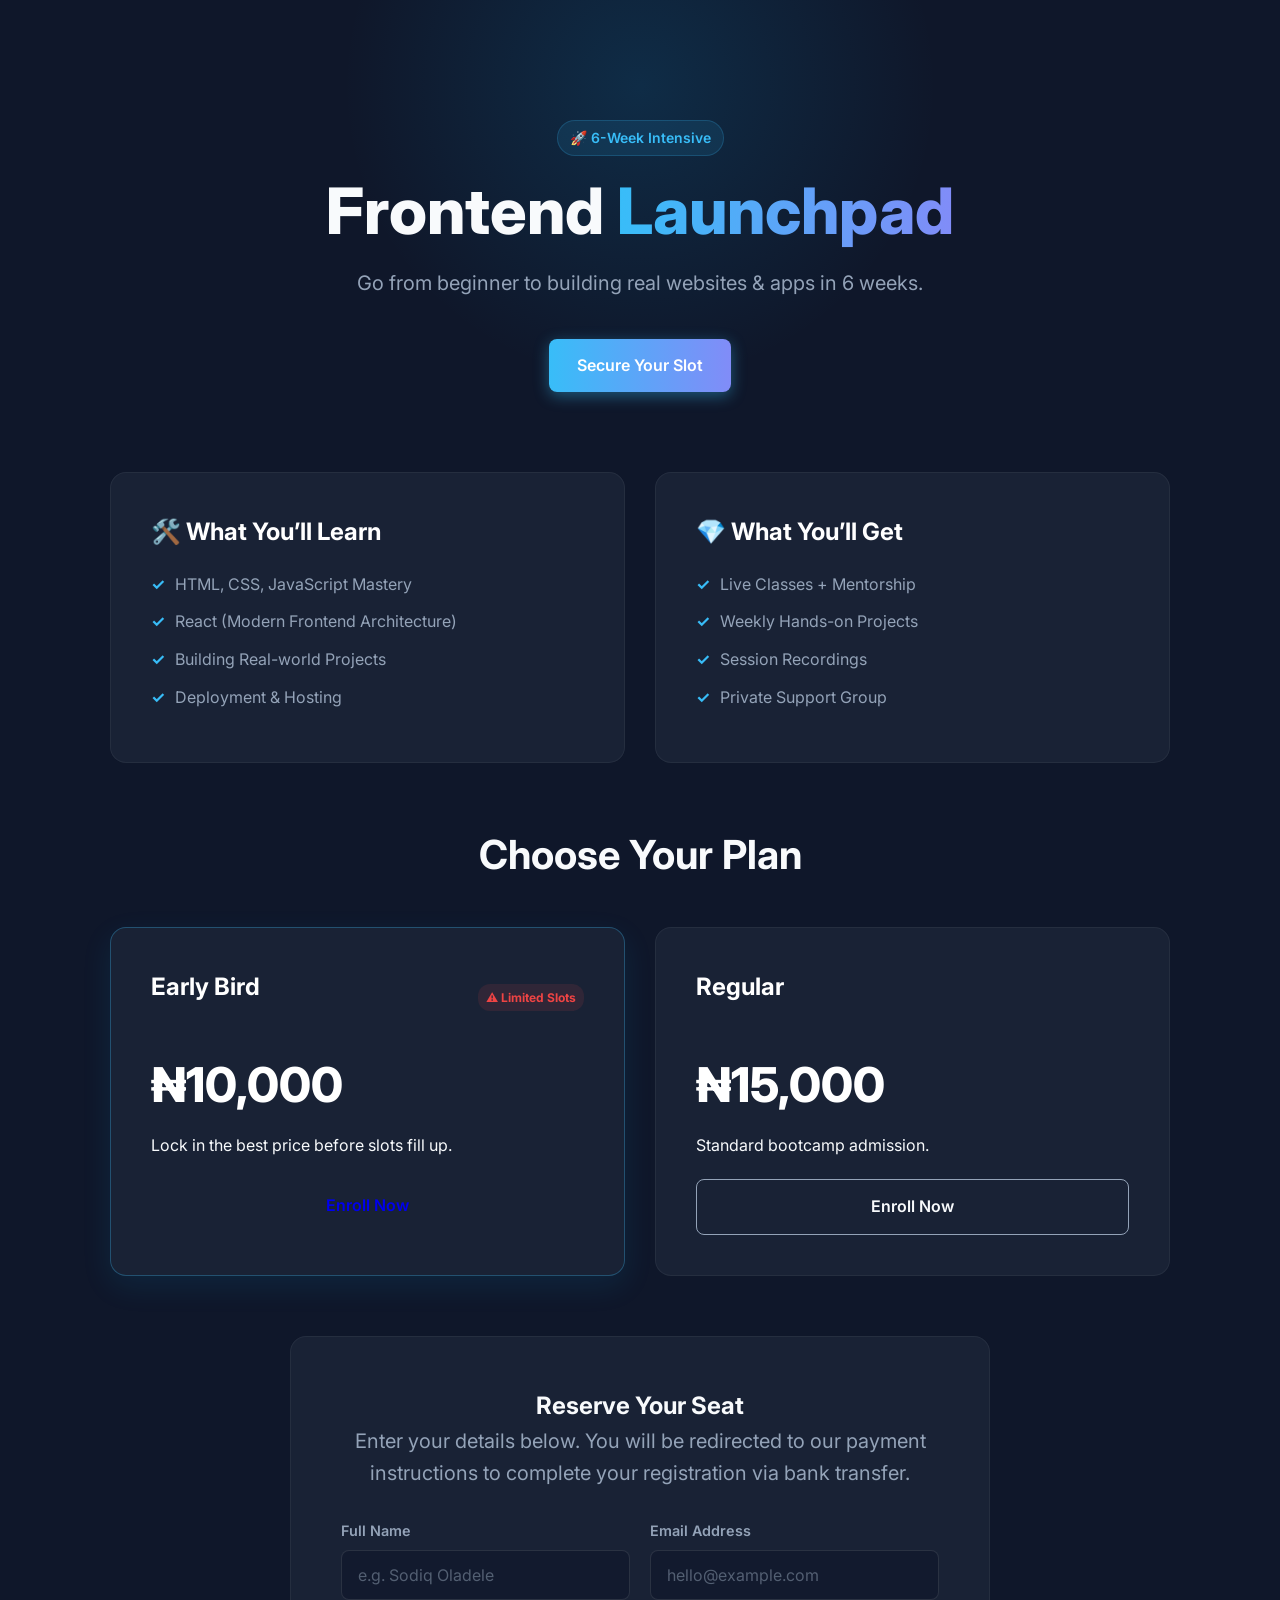
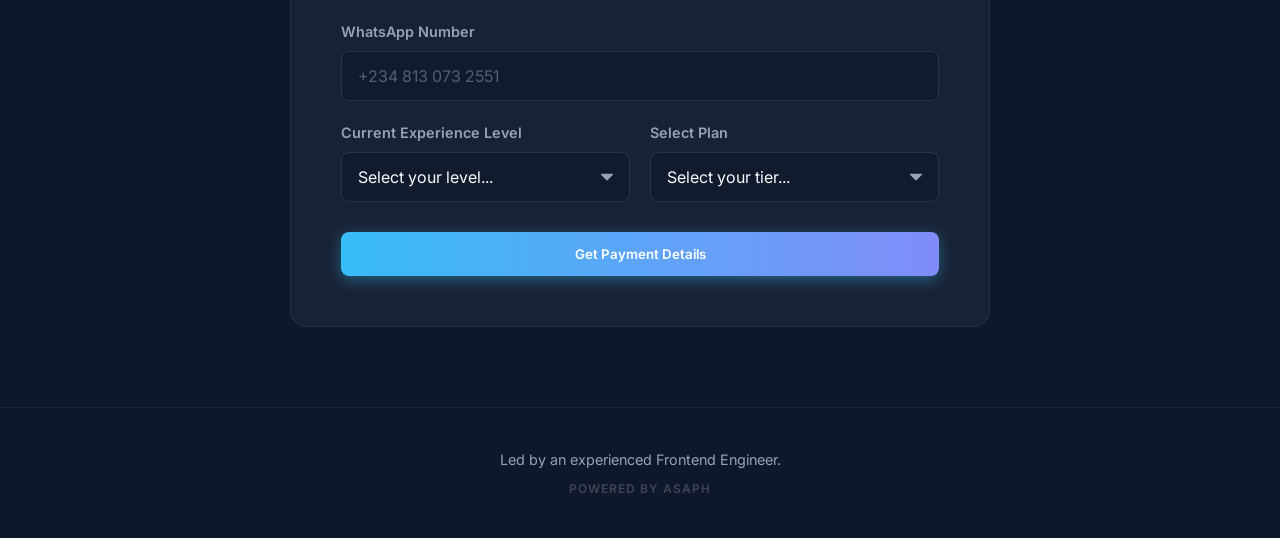
==== index.html @ 01c4a142 "add payment to the page" ====
<!doctype html>
<html lang="en">
  <head>
    <meta charset="UTF-8" />
    <meta name="viewport" content="width=device-width, initial-scale=1.0" />
    <title>Frontend Launchpad | 6-Week Bootcamp</title>
    <link
      href="https://fonts.googleapis.com/css2?family=Inter:wght@300;400;600;800&display=swap"
      rel="stylesheet"
    />
    <link rel="stylesheet" href="style.css" />
  </head>
  <body>
    <div class="background-glow"></div>

    <header class="hero">
      <div class="container">
        <div class="badge">🚀 6-Week Intensive</div>
        <h1>Frontend <span class="gradient-text">Launchpad</span></h1>
        <p class="hook">
          Go from beginner to building real websites & apps in 6 weeks.
        </p>
        <a href="#enroll" class="btn primary-btn">Secure Your Slot</a>
      </div>
    </header>

    <section class="details container fade-in">
      <div class="grid-2">
        <div class="glass-card">
          <h3>🛠️ What You’ll Learn</h3>
          <ul>
            <li>HTML, CSS, JavaScript Mastery</li>
            <li>React (Modern Frontend Architecture)</li>
            <li>Building Real-world Projects</li>
            <li>Deployment & Hosting</li>
          </ul>
        </div>
        <div class="glass-card">
          <h3>💎 What You’ll Get</h3>
          <ul>
            <li>Live Classes + Mentorship</li>
            <li>Weekly Hands-on Projects</li>
            <li>Session Recordings</li>
            <li>Private Support Group</li>
          </ul>
        </div>
      </div>
    </section>

    <section id="pricing" class="pricing container fade-in">
      <h2 class="text-center">Choose Your Plan</h2>
      <div class="grid-2">
        <div class="glass-card price-card featured">
          <div class="card-header">
            <h3>Early Bird</h3>
            <span class="urgency-badge">⚠️ Limited Slots</span>
          </div>
          <div class="price">₦10,000</div>
          <p>Lock in the best price before slots fill up.</p>
          <a href="#enroll" class="btn full-width">Enroll Now</a>
        </div>
        <div class="glass-card price-card">
          <div class="card-header">
            <h3>Regular</h3>
          </div>
          <div class="price">₦15,000</div>
          <p>Standard bootcamp admission.</p>
          <a href="#enroll" class="btn full-width outline-btn">Enroll Now</a>
        </div>
      </div>
    </section>

    <section id="enroll" class="enrollment container fade-in">
      <div class="glass-card form-wrapper">
        <h2 class="text-center">Reserve Your Seat</h2>
        <p class="text-center hook" style="margin-bottom: 30px">
          Enter your details below. You will be redirected to our payment
          instructions to complete your registration via bank transfer.
        </p>

        <form
          action="https://formspree.io/f/xwvnbydy"
          method="POST"
          class="enroll-form"
        >
          <input
            type="hidden"
            name="_next"
            value="https://landing-page/success.html"
          />

          <div class="form-row">
            <div class="form-group">
              <label for="name">Full Name</label>
              <input
                type="text"
                id="name"
                name="name"
                required
                placeholder="e.g. Sodiq Oladele"
              />
            </div>
            <div class="form-group">
              <label for="email">Email Address</label>
              <input
                type="email"
                id="email"
                name="email"
                required
                placeholder="hello@example.com"
              />
            </div>
          </div>

          <div class="form-group">
            <label for="whatsapp">WhatsApp Number</label>
            <input
              type="tel"
              id="whatsapp"
              name="whatsapp"
              required
              placeholder="+234 813 073 2551"
            />
          </div>

          <div class="form-row">
            <div class="form-group">
              <label for="experience">Current Experience Level</label>
              <select id="experience" name="experience" required>
                <option value="" disabled selected>Select your level...</option>
                <option value="Total Beginner">
                  Total Beginner (No coding experience)
                </option>
                <option value="Basic HTML/CSS">Know some HTML/CSS</option>
                <option value="JavaScript Basics">Know basic JavaScript</option>
              </select>
            </div>

            <div class="form-group">
              <label for="plan">Select Plan</label>
              <select id="plan" name="plan" required>
                <option value="" disabled selected>Select your tier...</option>
                <option value="Early Bird">Early Bird (₦10,000)</option>
                <option value="Regular">Regular (₦15,000)</option>
              </select>
            </div>
          </div>

          <button
            type="submit"
            class="btn primary-btn full-width"
            style="margin-top: 10px"
          >
            Get Payment Details
          </button>
        </form>
      </div>
    </section>

    <footer class="text-center fade-in">
      <p>Led by an experienced Frontend Engineer.</p>
      <p class="brand-note">Powered by Asaph</p>
    </footer>

    <script src="script.js"></script>
  </body>
</html>
---- style.css ----
:root {
  --bg-color: #0f172a;
  --surface-color: rgba(30, 41, 59, 0.7);
  --text-primary: #f8fafc;
  --text-secondary: #94a3b8;
  --accent-glow: #0ea5e9;
  --gradient-start: #38bdf8;
  --gradient-end: #818cf8;
}

* {
  margin: 0;
  padding: 0;
  box-sizing: border-box;
  font-family: "Inter", sans-serif;
}

body {
  background-color: var(--bg-color);
  color: var(--text-primary);
  line-height: 1.6;
  overflow-x: hidden;
  position: relative;
}

/* Subtle background glowing orb */
.background-glow {
  position: absolute;
  top: -10%;
  left: 50%;
  transform: translateX(-50%);
  width: 600px;
  height: 600px;
  background: radial-gradient(
    circle,
    rgba(14, 165, 233, 0.15) 0%,
    rgba(15, 23, 42, 0) 70%
  );
  z-index: -1;
}

.container {
  max-width: 1100px;
  margin: 0 auto;
  padding: 0 20px;
}

.text-center {
  text-align: center;
}

/* Hero Section */
.hero {
  text-align: center;
  padding: 120px 20px 80px;
}

.badge {
  display: inline-block;
  padding: 6px 12px;
  background: rgba(56, 189, 248, 0.1);
  color: var(--gradient-start);
  border-radius: 20px;
  font-size: 0.875rem;
  font-weight: 600;
  margin-bottom: 20px;
  border: 1px solid rgba(56, 189, 248, 0.2);
}

h1 {
  font-size: 4rem;
  font-weight: 800;
  margin-bottom: 20px;
  line-height: 1.1;
}

.gradient-text {
  background: linear-gradient(
    to right,
    var(--gradient-start),
    var(--gradient-end)
  );
  -webkit-background-clip: text;
  -webkit-text-fill-color: transparent;
}

.hook {
  font-size: 1.25rem;
  color: var(--text-secondary);
  max-width: 600px;
  margin: 0 auto 40px;
}

/* Buttons */
.btn {
  display: inline-block;
  padding: 14px 28px;
  border-radius: 8px;
  font-weight: 600;
  text-decoration: none;
  transition: all 0.3s ease;
  cursor: pointer;
  border: none;
}

.primary-btn {
  background: linear-gradient(
    to right,
    var(--gradient-start),
    var(--gradient-end)
  );
  color: #fff;
  box-shadow: 0 4px 15px rgba(56, 189, 248, 0.4);
}

.primary-btn:hover {
  transform: translateY(-2px);
  box-shadow: 0 6px 20px rgba(56, 189, 248, 0.6);
}

.outline-btn {
  background: transparent;
  border: 1px solid var(--text-secondary);
  color: var(--text-primary);
}

.outline-btn:hover {
  border-color: var(--gradient-start);
  color: var(--gradient-start);
}

.full-width {
  width: 100%;
  text-align: center;
  margin-top: 20px;
}

/* Grids & Cards */
.grid-2 {
  display: grid;
  grid-template-columns: repeat(auto-fit, minmax(300px, 1fr));
  gap: 30px;
  margin-bottom: 60px;
}

.glass-card {
  background: var(--surface-color);
  backdrop-filter: blur(12px);
  -webkit-backdrop-filter: blur(12px);
  border: 1px solid rgba(255, 255, 255, 0.05);
  border-radius: 16px;
  padding: 40px;
  transition: transform 0.3s ease;
}

.glass-card:hover {
  transform: translateY(-5px);
  border-color: rgba(255, 255, 255, 0.1);
}

.glass-card h3 {
  font-size: 1.5rem;
  margin-bottom: 20px;
  color: #fff;
}

.glass-card ul {
  list-style: none;
}

.glass-card ul li {
  margin-bottom: 12px;
  color: var(--text-secondary);
  display: flex;
  align-items: center;
}

.glass-card ul li::before {
  content: "✓";
  color: var(--gradient-start);
  font-weight: bold;
  margin-right: 10px;
}

/* Pricing Specifics */
.pricing h2 {
  font-size: 2.5rem;
  margin-bottom: 40px;
}

.price-card {
  display: flex;
  flex-direction: column;
}

.price-card.featured {
  border: 1px solid rgba(56, 189, 248, 0.3);
  box-shadow: 0 10px 30px rgba(14, 165, 233, 0.1);
}

.card-header {
  display: flex;
  justify-content: space-between;
  align-items: center;
  margin-bottom: 20px;
}

.urgency-badge {
  background: rgba(239, 68, 68, 0.1);
  color: #ef4444;
  font-size: 0.75rem;
  padding: 4px 8px;
  border-radius: 12px;
  font-weight: bold;
}

.price {
  font-size: 3rem;
  font-weight: 800;
  margin-bottom: 10px;
  color: #fff;
}

footer {
  padding: 40px 20px;
  color: var(--text-secondary);
  font-size: 0.9rem;
  border-top: 1px solid rgba(255, 255, 255, 0.05);
}

.brand-note {
  margin-top: 8px;
  font-weight: 600;
  letter-spacing: 1px;
  text-transform: uppercase;
  font-size: 0.75rem;
  color: rgba(255, 255, 255, 0.2);
}

/* Responsive tweaks */
@media (max-width: 768px) {
  h1 {
    font-size: 2.5rem;
  }
  .hero {
    padding: 80px 20px 40px;
  }
}

/* Intersection Observer utility class */
.fade-in {
  opacity: 0;
  transform: translateY(20px);
  transition:
    opacity 0.6s ease-out,
    transform 0.6s ease-out;
}
.fade-in.visible {
  opacity: 1;
  transform: translateY(0);
}

/* Enrollment Form Section */
.enrollment {
  margin-bottom: 80px;
}

.form-wrapper {
  max-width: 700px;
  margin: 0 auto;
  padding: 50px;
}

.enroll-form {
  display: flex;
  flex-direction: column;
  gap: 20px;
}

.form-row {
  display: grid;
  grid-template-columns: 1fr 1fr;
  gap: 20px;
}

.form-group {
  display: flex;
  flex-direction: column;
  gap: 8px;
  text-align: left;
}

.form-group label {
  font-size: 0.9rem;
  color: var(--text-secondary);
  font-weight: 600;
}

.form-group input,
.form-group select {
  width: 100%;
  padding: 14px 16px;
  background: rgba(15, 23, 42, 0.6);
  border: 1px solid rgba(255, 255, 255, 0.1);
  border-radius: 8px;
  color: var(--text-primary);
  font-size: 1rem;
  font-family: "Inter", sans-serif;
  transition: all 0.3s ease;
  outline: none;
}

/* Custom styling for the select dropdown */
.form-group select {
  appearance: none;
  background-image: url("data:image/svg+xml;charset=US-ASCII,%3Csvg%20xmlns%3D%22http%3A%2F%2Fwww.w3.org%2F2000%2Fsvg%22%20width%3D%22292.4%22%20height%3D%22292.4%22%3E%3Cpath%20fill%3D%22%2394a3b8%22%20d%3D%22M287%2069.4a17.6%2017.6%200%200%200-13-5.4H18.4c-5%200-9.3%201.8-12.9%205.4A17.6%2017.6%200%200%200%200%2082.2c0%205%201.8%209.3%205.4%2012.9l128%20127.9c3.6%203.6%207.8%205.4%2012.8%205.4s9.2-1.8%2012.8-5.4L287%2095c3.5-3.5%205.4-7.8%205.4-12.8%200-5-1.9-9.2-5.5-12.8z%22%2F%3E%3C%2Fsvg%3E");
  background-repeat: no-repeat;
  background-position: right 16px top 50%;
  background-size: 12px auto;
}

.form-group select option {
  background: var(--bg-color);
  color: var(--text-primary);
}

.form-group input:focus,
.form-group select:focus {
  border-color: var(--gradient-start);
  box-shadow: 0 0 0 3px rgba(56, 189, 248, 0.2);
  background: rgba(15, 23, 42, 0.8);
}

.form-group input::placeholder {
  color: rgba(148, 163, 184, 0.5);
}

@media (max-width: 600px) {
  .form-row {
    grid-template-columns: 1fr;
  }
  .form-wrapper {
    padding: 30px 20px;
  }
}
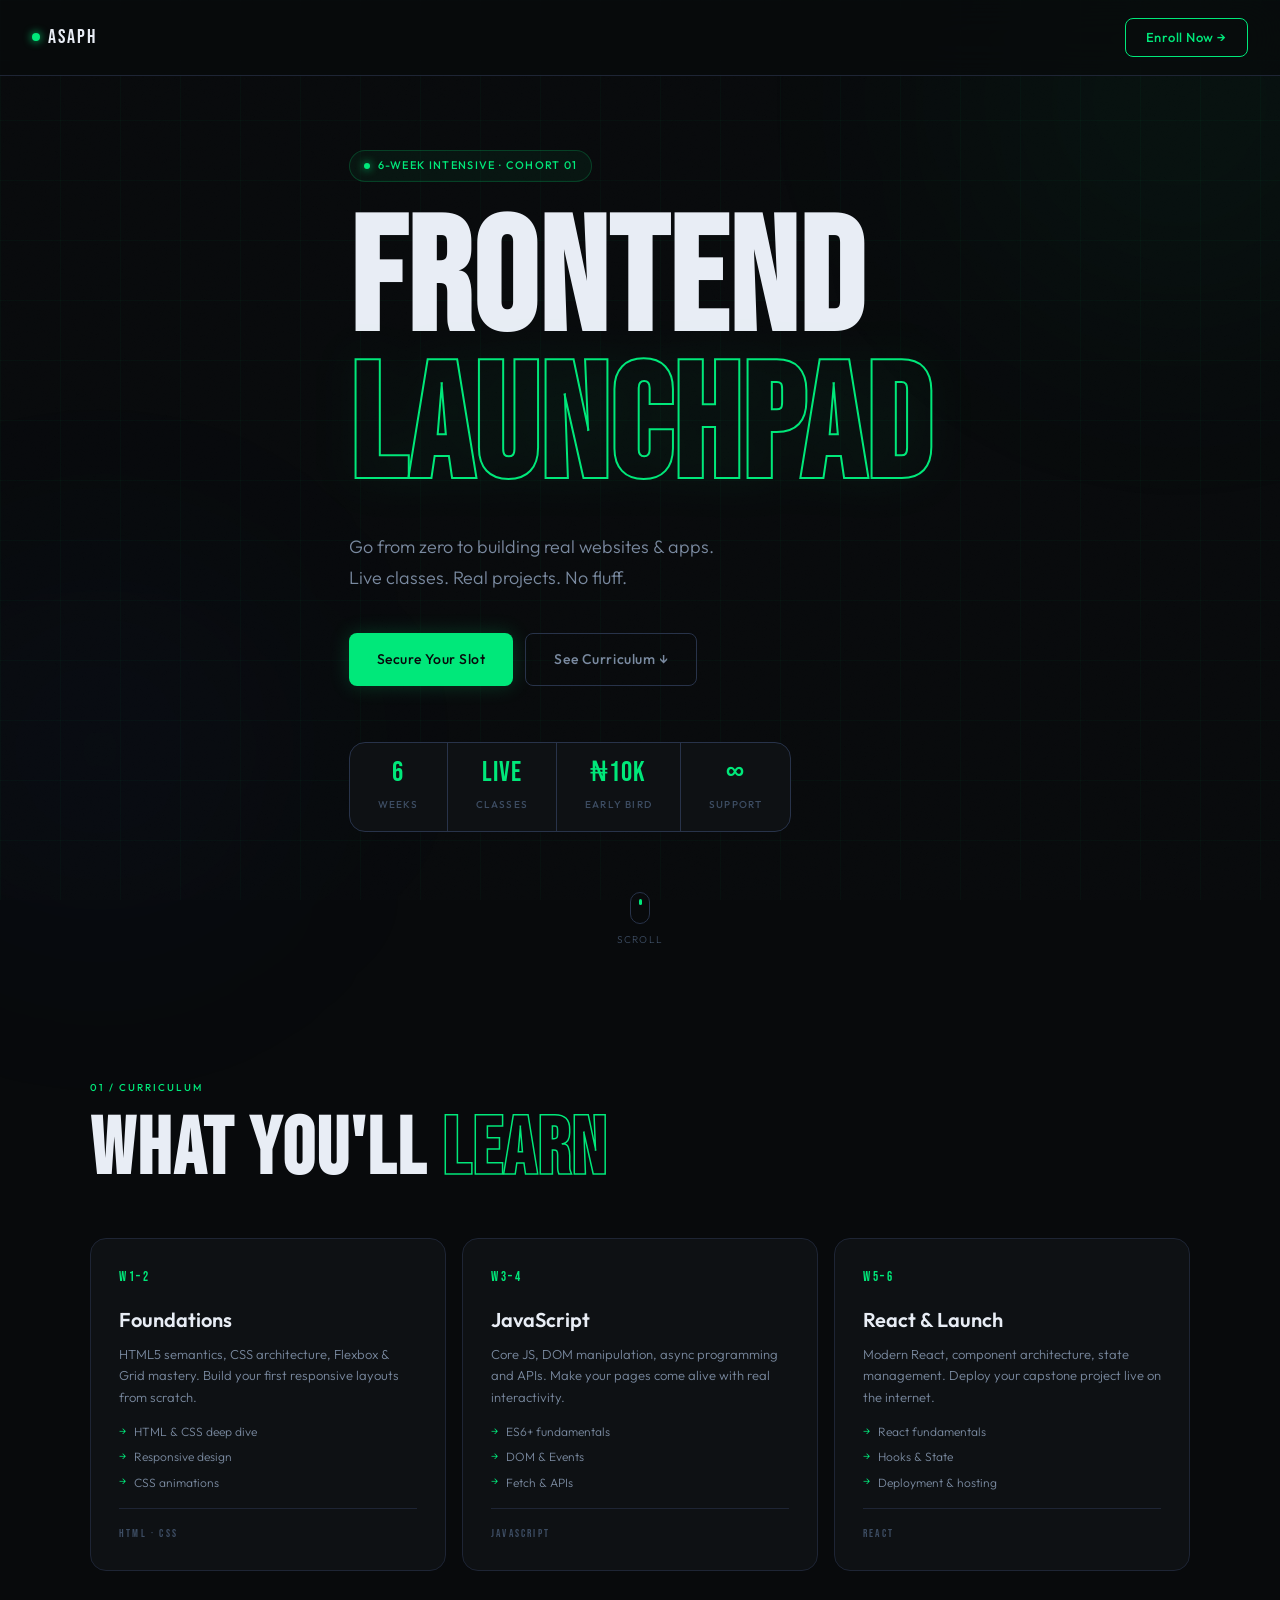
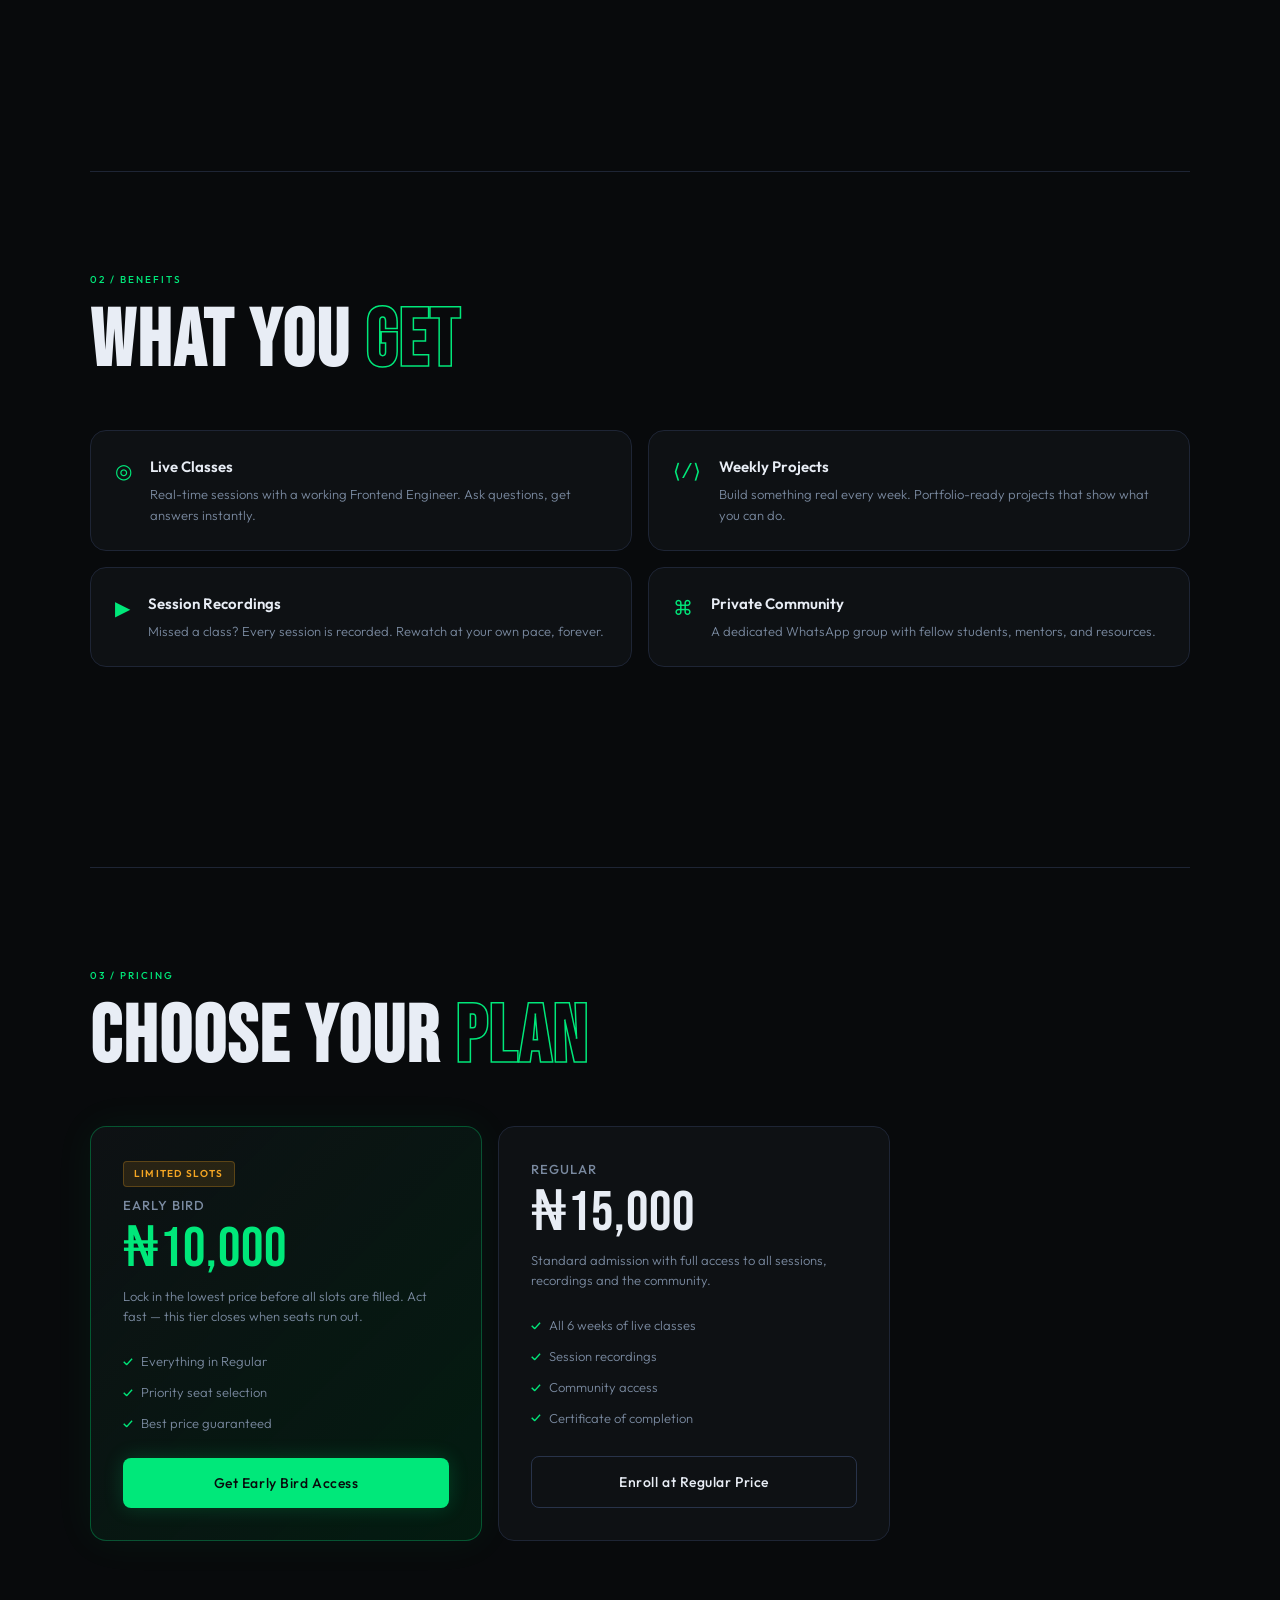
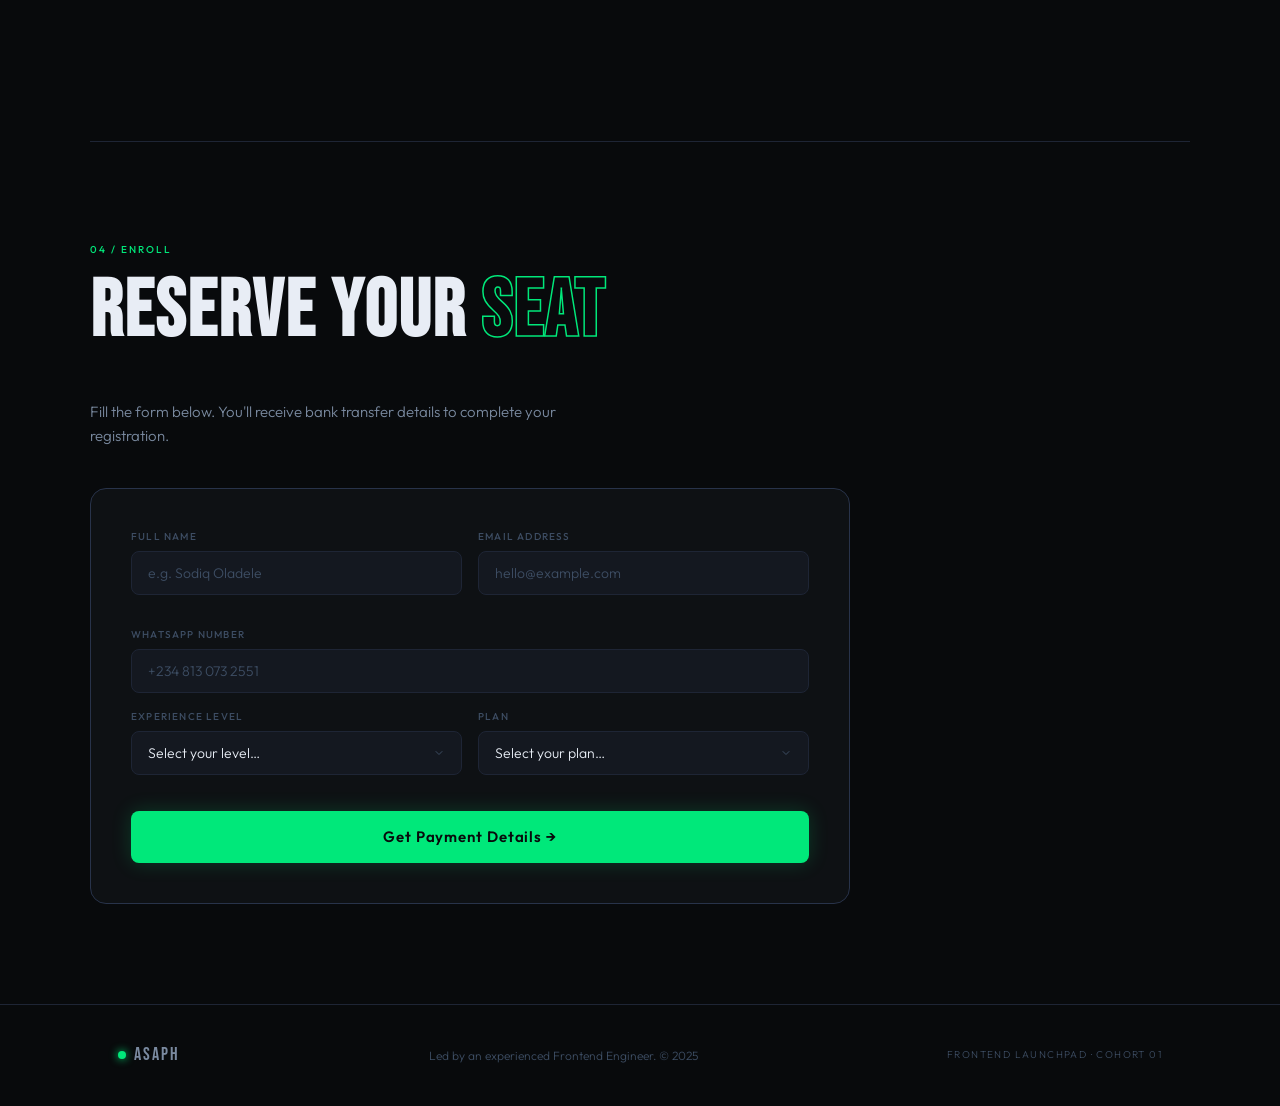
==== commit dc9889c0: "revamp project UI" ====
--- a/index.html
+++ b/index.html
@@ -1,167 +1,289 @@
 <!doctype html>
 <html lang="en">
-  <head>
-    <meta charset="UTF-8" />
-    <meta name="viewport" content="width=device-width, initial-scale=1.0" />
-    <title>Frontend Launchpad | 6-Week Bootcamp</title>
-    <link
-      href="https://fonts.googleapis.com/css2?family=Inter:wght@300;400;600;800&display=swap"
-      rel="stylesheet"
-    />
-    <link rel="stylesheet" href="style.css" />
-  </head>
-  <body>
-    <div class="background-glow"></div>
-
-    <header class="hero">
-      <div class="container">
-        <div class="badge">🚀 6-Week Intensive</div>
-        <h1>Frontend <span class="gradient-text">Launchpad</span></h1>
-        <p class="hook">
-          Go from beginner to building real websites & apps in 6 weeks.
-        </p>
-        <a href="#enroll" class="btn primary-btn">Secure Your Slot</a>
-      </div>
-    </header>
-
-    <section class="details container fade-in">
-      <div class="grid-2">
-        <div class="glass-card">
-          <h3>🛠️ What You’ll Learn</h3>
-          <ul>
-            <li>HTML, CSS, JavaScript Mastery</li>
-            <li>React (Modern Frontend Architecture)</li>
-            <li>Building Real-world Projects</li>
-            <li>Deployment & Hosting</li>
+<head>
+  <meta charset="UTF-8"/>
+  <meta name="viewport" content="width=device-width, initial-scale=1.0"/>
+  <title>Frontend Launchpad | 6-Week Bootcamp by Asaph</title>
+  <link rel="preconnect" href="https://fonts.googleapis.com"/>
+  <link href="https://fonts.googleapis.com/css2?family=Bebas+Neue&family=Outfit:wght@300;400;500;600&display=swap" rel="stylesheet"/>
+  <link rel="stylesheet" href="style.css"/>
+</head>
+<body>
+
+  <!-- NOISE OVERLAY -->
+  <div class="noise" aria-hidden="true"></div>
+
+  <!-- GRID LINES -->
+  <div class="grid-bg" aria-hidden="true"></div>
+
+  <!-- GLOW ORBS -->
+  <div class="orb orb-1" aria-hidden="true"></div>
+  <div class="orb orb-2" aria-hidden="true"></div>
+
+  <!-- ═══════════════════ HERO ═══════════════════ -->
+  <header class="hero">
+    <nav class="nav">
+      <div class="nav-brand">
+        <span class="nav-dot"></span>Asaph
+      </div>
+      <a href="#enroll" class="nav-cta">Enroll Now →</a>
+    </nav>
+
+    <div class="hero-inner container">
+      <div class="hero-tag">
+        <span class="tag-dot"></span>
+        6-Week Intensive · Cohort 01
+      </div>
+
+      <h1 class="hero-title">
+        Frontend<br/>
+        <em>Launchpad</em>
+      </h1>
+
+      <p class="hero-sub">
+        Go from zero to building real websites &amp; apps.<br/>
+        Live classes. Real projects. No fluff.
+      </p>
+
+      <div class="hero-actions">
+        <a href="#enroll" class="btn btn-primary">Secure Your Slot</a>
+        <a href="#curriculum" class="btn btn-ghost">See Curriculum ↓</a>
+      </div>
+
+      <div class="hero-stats">
+        <div class="hstat">
+          <span class="hstat-num">6</span>
+          <span class="hstat-label">Weeks</span>
+        </div>
+        <div class="hstat-sep"></div>
+        <div class="hstat">
+          <span class="hstat-num">Live</span>
+          <span class="hstat-label">Classes</span>
+        </div>
+        <div class="hstat-sep"></div>
+        <div class="hstat">
+          <span class="hstat-num">₦10k</span>
+          <span class="hstat-label">Early Bird</span>
+        </div>
+        <div class="hstat-sep"></div>
+        <div class="hstat">
+          <span class="hstat-num">∞</span>
+          <span class="hstat-label">Support</span>
+        </div>
+      </div>
+    </div>
+
+    <!-- scroll indicator -->
+    <div class="scroll-hint">
+      <div class="scroll-mouse"><div class="scroll-wheel"></div></div>
+      <span>Scroll</span>
+    </div>
+  </header>
+
+  <!-- ═══════════════════ CURRICULUM ═══════════════════ -->
+  <section id="curriculum" class="section container fade-section">
+    <div class="section-label">01 / Curriculum</div>
+    <h2 class="section-title">What You'll <em>Learn</em></h2>
+
+    <div class="curriculum-grid">
+      <div class="week-card fade-item" style="--d:0.05s">
+        <div class="week-num">W1–2</div>
+        <div class="week-body">
+          <h3>Foundations</h3>
+          <p>HTML5 semantics, CSS architecture, Flexbox &amp; Grid mastery. Build your first responsive layouts from scratch.</p>
+          <ul class="week-list">
+            <li>HTML &amp; CSS deep dive</li>
+            <li>Responsive design</li>
+            <li>CSS animations</li>
           </ul>
         </div>
-        <div class="glass-card">
-          <h3>💎 What You’ll Get</h3>
-          <ul>
-            <li>Live Classes + Mentorship</li>
-            <li>Weekly Hands-on Projects</li>
-            <li>Session Recordings</li>
-            <li>Private Support Group</li>
+        <div class="week-accent">HTML · CSS</div>
+      </div>
+
+      <div class="week-card fade-item" style="--d:0.15s">
+        <div class="week-num">W3–4</div>
+        <div class="week-body">
+          <h3>JavaScript</h3>
+          <p>Core JS, DOM manipulation, async programming and APIs. Make your pages come alive with real interactivity.</p>
+          <ul class="week-list">
+            <li>ES6+ fundamentals</li>
+            <li>DOM &amp; Events</li>
+            <li>Fetch &amp; APIs</li>
           </ul>
         </div>
-      </div>
-    </section>
-
-    <section id="pricing" class="pricing container fade-in">
-      <h2 class="text-center">Choose Your Plan</h2>
-      <div class="grid-2">
-        <div class="glass-card price-card featured">
-          <div class="card-header">
-            <h3>Early Bird</h3>
-            <span class="urgency-badge">⚠️ Limited Slots</span>
-          </div>
-          <div class="price">₦10,000</div>
-          <p>Lock in the best price before slots fill up.</p>
-          <a href="#enroll" class="btn full-width">Enroll Now</a>
-        </div>
-        <div class="glass-card price-card">
-          <div class="card-header">
-            <h3>Regular</h3>
-          </div>
-          <div class="price">₦15,000</div>
-          <p>Standard bootcamp admission.</p>
-          <a href="#enroll" class="btn full-width outline-btn">Enroll Now</a>
-        </div>
-      </div>
-    </section>
-
-    <section id="enroll" class="enrollment container fade-in">
-      <div class="glass-card form-wrapper">
-        <h2 class="text-center">Reserve Your Seat</h2>
-        <p class="text-center hook" style="margin-bottom: 30px">
-          Enter your details below. You will be redirected to our payment
-          instructions to complete your registration via bank transfer.
-        </p>
-
-        <form
-          action="https://formspree.io/f/xwvnbydy"
-          method="POST"
-          class="enroll-form"
-        >
-          <input
-            type="hidden"
-            name="_next"
-            value="https://landing-page/success.html"
-          />
-
-          <div class="form-row">
-            <div class="form-group">
-              <label for="name">Full Name</label>
-              <input
-                type="text"
-                id="name"
-                name="name"
-                required
-                placeholder="e.g. Sodiq Oladele"
-              />
-            </div>
-            <div class="form-group">
-              <label for="email">Email Address</label>
-              <input
-                type="email"
-                id="email"
-                name="email"
-                required
-                placeholder="hello@example.com"
-              />
-            </div>
-          </div>
-
-          <div class="form-group">
-            <label for="whatsapp">WhatsApp Number</label>
-            <input
-              type="tel"
-              id="whatsapp"
-              name="whatsapp"
-              required
-              placeholder="+234 813 073 2551"
-            />
-          </div>
-
-          <div class="form-row">
-            <div class="form-group">
-              <label for="experience">Current Experience Level</label>
-              <select id="experience" name="experience" required>
-                <option value="" disabled selected>Select your level...</option>
-                <option value="Total Beginner">
-                  Total Beginner (No coding experience)
-                </option>
-                <option value="Basic HTML/CSS">Know some HTML/CSS</option>
-                <option value="JavaScript Basics">Know basic JavaScript</option>
-              </select>
-            </div>
-
-            <div class="form-group">
-              <label for="plan">Select Plan</label>
-              <select id="plan" name="plan" required>
-                <option value="" disabled selected>Select your tier...</option>
-                <option value="Early Bird">Early Bird (₦10,000)</option>
-                <option value="Regular">Regular (₦15,000)</option>
-              </select>
-            </div>
-          </div>
-
-          <button
-            type="submit"
-            class="btn primary-btn full-width"
-            style="margin-top: 10px"
-          >
-            Get Payment Details
-          </button>
-        </form>
-      </div>
-    </section>
-
-    <footer class="text-center fade-in">
-      <p>Led by an experienced Frontend Engineer.</p>
-      <p class="brand-note">Powered by Asaph</p>
-    </footer>
-
-    <script src="script.js"></script>
-  </body>
-</html>
+        <div class="week-accent">JavaScript</div>
+      </div>
+
+      <div class="week-card fade-item" style="--d:0.25s">
+        <div class="week-num">W5–6</div>
+        <div class="week-body">
+          <h3>React &amp; Launch</h3>
+          <p>Modern React, component architecture, state management. Deploy your capstone project live on the internet.</p>
+          <ul class="week-list">
+            <li>React fundamentals</li>
+            <li>Hooks &amp; State</li>
+            <li>Deployment &amp; hosting</li>
+          </ul>
+        </div>
+        <div class="week-accent">React</div>
+      </div>
+    </div>
+  </section>
+
+  <!-- ═══════════════════ WHAT YOU GET ═══════════════════ -->
+  <section class="section container fade-section">
+    <div class="section-label">02 / Benefits</div>
+    <h2 class="section-title">What You <em>Get</em></h2>
+
+    <div class="benefits-grid">
+      <div class="benefit-item fade-item" style="--d:0.05s">
+        <div class="benefit-icon">◎</div>
+        <div>
+          <h4>Live Classes</h4>
+          <p>Real-time sessions with a working Frontend Engineer. Ask questions, get answers instantly.</p>
+        </div>
+      </div>
+      <div class="benefit-item fade-item" style="--d:0.1s">
+        <div class="benefit-icon">⟨/⟩</div>
+        <div>
+          <h4>Weekly Projects</h4>
+          <p>Build something real every week. Portfolio-ready projects that show what you can do.</p>
+        </div>
+      </div>
+      <div class="benefit-item fade-item" style="--d:0.15s">
+        <div class="benefit-icon">▶</div>
+        <div>
+          <h4>Session Recordings</h4>
+          <p>Missed a class? Every session is recorded. Rewatch at your own pace, forever.</p>
+        </div>
+      </div>
+      <div class="benefit-item fade-item" style="--d:0.2s">
+        <div class="benefit-icon">⌘</div>
+        <div>
+          <h4>Private Community</h4>
+          <p>A dedicated WhatsApp group with fellow students, mentors, and resources.</p>
+        </div>
+      </div>
+    </div>
+  </section>
+
+  <!-- ═══════════════════ PRICING ═══════════════════ -->
+  <section id="pricing" class="section container fade-section">
+    <div class="section-label">03 / Pricing</div>
+    <h2 class="section-title">Choose Your <em>Plan</em></h2>
+
+    <div class="pricing-grid">
+
+      <!-- EARLY BIRD -->
+      <div class="price-card featured fade-item" style="--d:0.05s">
+        <div class="price-card-top">
+          <div class="price-badge">LIMITED SLOTS</div>
+          <div class="price-name">Early Bird</div>
+          <div class="price-amount">₦10,000</div>
+          <p class="price-desc">Lock in the lowest price before all slots are filled. Act fast — this tier closes when seats run out.</p>
+        </div>
+        <ul class="price-list">
+          <li>Everything in Regular</li>
+          <li>Priority seat selection</li>
+          <li>Best price guaranteed</li>
+        </ul>
+        <a href="#enroll" class="btn btn-primary" onclick="document.getElementById('plan').value='Early Bird'">
+          Get Early Bird Access
+        </a>
+      </div>
+
+      <!-- REGULAR -->
+      <div class="price-card fade-item" style="--d:0.15s">
+        <div class="price-card-top">
+          <div class="price-name">Regular</div>
+          <div class="price-amount">₦15,000</div>
+          <p class="price-desc">Standard admission with full access to all sessions, recordings and the community.</p>
+        </div>
+        <ul class="price-list">
+          <li>All 6 weeks of live classes</li>
+          <li>Session recordings</li>
+          <li>Community access</li>
+          <li>Certificate of completion</li>
+        </ul>
+        <a href="#enroll" class="btn btn-outline" onclick="document.getElementById('plan').value='Regular'">
+          Enroll at Regular Price
+        </a>
+      </div>
+
+    </div>
+  </section>
+
+  <!-- ═══════════════════ ENROLL FORM ═══════════════════ -->
+  <section id="enroll" class="section container fade-section">
+    <div class="section-label">04 / Enroll</div>
+    <h2 class="section-title">Reserve Your <em>Seat</em></h2>
+    <p class="section-sub">Fill the form below. You'll receive bank transfer details to complete your registration.</p>
+
+    <div class="form-card fade-item" style="--d:0.05s">
+      <form
+        name="enrollment"
+        method="POST"
+        data-netlify="true"
+        id="bootcamp-form"
+        netlify
+      >
+        <input type="hidden" name="form-name" value="enrollment"/>
+
+        <div class="form-row">
+          <div class="field">
+            <label for="name">Full Name</label>
+            <input type="text" id="name" name="name" placeholder="e.g. Sodiq Oladele" required/>
+          </div>
+          <div class="field">
+            <label for="email">Email Address</label>
+            <input type="email" id="email" name="email" placeholder="hello@example.com" required/>
+          </div>
+        </div>
+
+        <div class="field">
+          <label for="whatsapp">WhatsApp Number</label>
+          <input type="tel" id="whatsapp" name="whatsapp" placeholder="+234 813 073 2551" required/>
+        </div>
+
+        <div class="form-row">
+          <div class="field">
+            <label for="experience">Experience Level</label>
+            <select id="experience" name="experience" required>
+              <option value="" disabled selected>Select your level…</option>
+              <option value="Total Beginner">Total Beginner (No coding experience)</option>
+              <option value="Basic HTML/CSS">Know some HTML/CSS</option>
+              <option value="JavaScript Basics">Know basic JavaScript</option>
+            </select>
+          </div>
+          <div class="field">
+            <label for="plan">Plan</label>
+            <select id="plan" name="plan" required>
+              <option value="" disabled selected>Select your plan…</option>
+              <option value="Early Bird">Early Bird (₦10,000)</option>
+              <option value="Regular">Regular (₦15,000)</option>
+            </select>
+          </div>
+        </div>
+
+        <button type="submit" class="btn btn-primary btn-submit" id="submitBtn">
+          Get Payment Details →
+        </button>
+      </form>
+    </div>
+  </section>
+
+  <!-- ═══════════════════ FOOTER ═══════════════════ -->
+  <footer class="footer">
+    <div class="container footer-inner">
+      <div class="footer-brand">
+        <span class="nav-dot"></span>
+        Asaph
+      </div>
+      <p class="footer-copy">Led by an experienced Frontend Engineer. © 2025</p>
+      <p class="footer-tag">Frontend Launchpad · Cohort 01</p>
+    </div>
+  </footer>
+
+  <script src="script.js"></script>
+</body>
+</html>
--- a/style.css
+++ b/style.css
@@ -1,345 +1,816 @@
-:root {
-  --bg-color: #0f172a;
-  --surface-color: rgba(30, 41, 59, 0.7);
-  --text-primary: #f8fafc;
-  --text-secondary: #94a3b8;
-  --accent-glow: #0ea5e9;
-  --gradient-start: #38bdf8;
-  --gradient-end: #818cf8;
-}
-
-* {
+/* ===== RESET ===== */
+*,
+*::before,
+*::after {
+  box-sizing: border-box;
   margin: 0;
   padding: 0;
-  box-sizing: border-box;
-  font-family: "Inter", sans-serif;
-}
-
+}
+
+/* ===== VARIABLES ===== */
+:root {
+  --bg: #080a0c;
+  --surface: #0e1114;
+  --surface2: #141820;
+  --surface3: #1c2230;
+  --border: #1e2535;
+  --border2: #28334a;
+  --text: #e8edf5;
+  --text2: #7a8aa0;
+  --text3: #3d4d63;
+  --green: #00e87a;
+  --green2: #00ff88;
+  --green-dim: #001a0e;
+  --green-glow: rgba(0, 232, 122, 0.15);
+  --blue: #2563ff;
+  --amber: #f5a623;
+  --red: #ff4444;
+  --radius: 16px;
+  --radius-sm: 8px;
+}
+
+/* ===== BASE ===== */
+html {
+  scroll-behavior: smooth;
+}
 body {
-  background-color: var(--bg-color);
-  color: var(--text-primary);
+  font-family: "Outfit", sans-serif;
+  font-weight: 300;
+  background: var(--bg);
+  color: var(--text);
+  overflow-x: hidden;
   line-height: 1.6;
-  overflow-x: hidden;
-  position: relative;
-}
-
-/* Subtle background glowing orb */
-.background-glow {
-  position: absolute;
-  top: -10%;
-  left: 50%;
-  transform: translateX(-50%);
+}
+
+/* ===== NOISE ===== */
+.noise {
+  position: fixed;
+  inset: 0;
+  z-index: 1;
+  pointer-events: none;
+  background-image: url("data:image/svg+xml,%3Csvg viewBox='0 0 512 512' xmlns='http://www.w3.org/2000/svg'%3E%3Cfilter id='n'%3E%3CfeTurbulence type='fractalNoise' baseFrequency='0.75' numOctaves='4' stitchTiles='stitch'/%3E%3C/filter%3E%3Crect width='100%25' height='100%25' filter='url(%23n)' opacity='0.03'/%3E%3C/svg%3E");
+  background-size: 256px;
+  opacity: 0.5;
+}
+
+/* ===== GRID BG ===== */
+.grid-bg {
+  position: fixed;
+  inset: 0;
+  z-index: 0;
+  pointer-events: none;
+  background-image:
+    linear-gradient(rgba(0, 232, 122, 0.03) 1px, transparent 1px),
+    linear-gradient(90deg, rgba(0, 232, 122, 0.03) 1px, transparent 1px);
+  background-size: 60px 60px;
+}
+
+/* ===== ORBS ===== */
+.orb {
+  position: fixed;
+  border-radius: 50%;
+  filter: blur(120px);
+  pointer-events: none;
+  z-index: 0;
+}
+.orb-1 {
   width: 600px;
   height: 600px;
+  top: -200px;
+  right: -200px;
   background: radial-gradient(
     circle,
-    rgba(14, 165, 233, 0.15) 0%,
-    rgba(15, 23, 42, 0) 70%
+    rgba(0, 232, 122, 0.07) 0%,
+    transparent 70%
   );
-  z-index: -1;
-}
-
+  animation: orbDrift 20s ease-in-out infinite alternate;
+}
+.orb-2 {
+  width: 500px;
+  height: 500px;
+  bottom: -100px;
+  left: -150px;
+  background: radial-gradient(
+    circle,
+    rgba(37, 99, 255, 0.06) 0%,
+    transparent 70%
+  );
+  animation: orbDrift 28s ease-in-out infinite alternate-reverse;
+}
+@keyframes orbDrift {
+  0% {
+    transform: translate(0, 0);
+  }
+  100% {
+    transform: translate(30px, 30px);
+  }
+}
+
+/* ===== NAV ===== */
+.nav {
+  position: fixed;
+  top: 0;
+  left: 0;
+  right: 0;
+  z-index: 100;
+  display: flex;
+  align-items: center;
+  justify-content: space-between;
+  padding: 18px 32px;
+  background: rgba(8, 10, 12, 0.7);
+  backdrop-filter: blur(20px);
+  border-bottom: 1px solid var(--border);
+}
+.nav-brand {
+  font-family: "Bebas Neue", sans-serif;
+  font-size: 20px;
+  letter-spacing: 2px;
+  color: var(--text);
+  display: flex;
+  align-items: center;
+  gap: 8px;
+}
+.nav-dot,
+.tag-dot {
+  width: 8px;
+  height: 8px;
+  border-radius: 50%;
+  background: var(--green);
+  box-shadow: 0 0 8px var(--green);
+  flex-shrink: 0;
+}
+.tag-dot {
+  width: 6px;
+  height: 6px;
+}
+.nav-cta {
+  padding: 8px 20px;
+  border-radius: var(--radius-sm);
+  border: 1px solid var(--green);
+  color: var(--green);
+  font-family: "Outfit", sans-serif;
+  font-size: 13px;
+  font-weight: 500;
+  text-decoration: none;
+  letter-spacing: 0.04em;
+  transition: all 0.18s;
+}
+.nav-cta:hover {
+  background: var(--green-dim);
+  box-shadow: 0 0 16px var(--green-glow);
+}
+
+/* ===== CONTAINER ===== */
 .container {
   max-width: 1100px;
   margin: 0 auto;
-  padding: 0 20px;
-}
-
-.text-center {
+  padding: 0 28px;
+}
+
+/* ===== HERO ===== */
+.hero {
+  position: relative;
+  z-index: 2;
+  min-height: 100vh;
+  display: flex;
+  flex-direction: column;
+  padding-top: 90px;
+}
+.hero-inner {
+  flex: 1;
+  display: flex;
+  flex-direction: column;
+  justify-content: center;
+  padding-top: 60px;
+  padding-bottom: 60px;
+}
+
+.hero-tag {
+  display: inline-flex;
+  align-items: center;
+  gap: 8px;
+  padding: 6px 14px;
+  border-radius: 99px;
+  border: 1px solid rgba(0, 232, 122, 0.2);
+  background: rgba(0, 232, 122, 0.05);
+  font-size: 11px;
+  font-weight: 500;
+  letter-spacing: 0.12em;
+  text-transform: uppercase;
+  color: var(--green);
+  margin-bottom: 28px;
+  width: fit-content;
+  animation: fadeUp 0.6s ease 0.1s both;
+}
+
+.hero-title {
+  font-family: "Bebas Neue", sans-serif;
+  font-size: clamp(80px, 14vw, 160px);
+  line-height: 0.92;
+  letter-spacing: 2px;
+  color: var(--text);
+  margin-bottom: 28px;
+  animation: fadeUp 0.6s ease 0.2s both;
+}
+.hero-title em {
+  font-style: normal;
+  color: transparent;
+  -webkit-text-stroke: 2px var(--green);
+  filter: drop-shadow(0 0 20px rgba(0, 232, 122, 0.3));
+}
+
+.hero-sub {
+  font-size: clamp(15px, 2vw, 18px);
+  color: var(--text2);
+  line-height: 1.7;
+  max-width: 520px;
+  margin-bottom: 40px;
+  animation: fadeUp 0.6s ease 0.3s both;
+}
+
+.hero-actions {
+  display: flex;
+  gap: 12px;
+  flex-wrap: wrap;
+  margin-bottom: 56px;
+  animation: fadeUp 0.6s ease 0.4s both;
+}
+
+/* STATS */
+.hero-stats {
+  display: flex;
+  align-items: center;
+  gap: 0;
+  border: 1px solid var(--border2);
+  border-radius: var(--radius);
+  background: var(--surface);
+  width: fit-content;
+  overflow: hidden;
+  animation: fadeUp 0.6s ease 0.5s both;
+}
+.hstat {
+  padding: 16px 28px;
   text-align: center;
 }
-
-/* Hero Section */
-.hero {
-  text-align: center;
-  padding: 120px 20px 80px;
-}
-
-.badge {
-  display: inline-block;
-  padding: 6px 12px;
-  background: rgba(56, 189, 248, 0.1);
-  color: var(--gradient-start);
-  border-radius: 20px;
-  font-size: 0.875rem;
+.hstat-num {
+  display: block;
+  font-family: "Bebas Neue", sans-serif;
+  font-size: 28px;
+  letter-spacing: 1px;
+  color: var(--green);
+  line-height: 1;
+  margin-bottom: 3px;
+}
+.hstat-label {
+  font-size: 10px;
+  font-weight: 500;
+  letter-spacing: 0.12em;
+  text-transform: uppercase;
+  color: var(--text3);
+}
+.hstat-sep {
+  width: 1px;
+  background: var(--border2);
+  align-self: stretch;
+}
+
+@media (max-width: 600px) {
+  .hero-stats {
+    flex-wrap: wrap;
+    width: 100%;
+  }
+  .hstat {
+    flex: 1;
+    min-width: 80px;
+  }
+  .hstat-sep {
+    display: none;
+  }
+}
+
+/* SCROLL HINT */
+.scroll-hint {
+  display: flex;
+  flex-direction: column;
+  align-items: center;
+  gap: 8px;
+  padding-bottom: 32px;
+  color: var(--text3);
+  font-size: 10px;
+  letter-spacing: 0.12em;
+  text-transform: uppercase;
+  animation: fadeUp 0.6s ease 0.7s both;
+}
+.scroll-mouse {
+  width: 20px;
+  height: 32px;
+  border-radius: 10px;
+  border: 1px solid var(--border2);
+  display: flex;
+  justify-content: center;
+  padding-top: 6px;
+}
+.scroll-wheel {
+  width: 3px;
+  height: 6px;
+  border-radius: 2px;
+  background: var(--green);
+  animation: scrollBounce 2s ease-in-out infinite;
+}
+@keyframes scrollBounce {
+  0%,
+  100% {
+    transform: translateY(0);
+    opacity: 1;
+  }
+  50% {
+    transform: translateY(8px);
+    opacity: 0.3;
+  }
+}
+
+/* ===== BUTTONS ===== */
+.btn {
+  display: inline-flex;
+  align-items: center;
+  justify-content: center;
+  padding: 14px 28px;
+  border-radius: var(--radius-sm);
+  font-family: "Outfit", sans-serif;
+  font-size: 14px;
+  font-weight: 500;
+  letter-spacing: 0.04em;
+  cursor: pointer;
+  text-decoration: none;
+  transition: all 0.18s;
+  border: none;
+}
+.btn-primary {
+  background: var(--green);
+  color: #080a0c;
+  box-shadow: 0 0 20px rgba(0, 232, 122, 0.2);
+}
+.btn-primary:hover {
+  background: var(--green2);
+  box-shadow: 0 0 32px rgba(0, 232, 122, 0.35);
+  transform: translateY(-1px);
+}
+.btn-primary:active {
+  transform: scale(0.97);
+}
+.btn-ghost {
+  background: transparent;
+  border: 1px solid var(--border2);
+  color: var(--text2);
+}
+.btn-ghost:hover {
+  border-color: var(--text3);
+  color: var(--text);
+}
+.btn-outline {
+  background: transparent;
+  border: 1px solid var(--border2);
+  color: var(--text);
+  width: 100%;
+}
+.btn-outline:hover {
+  border-color: var(--green);
+  color: var(--green);
+}
+.btn-submit {
+  width: 100%;
+  height: 52px;
+  font-size: 15px;
   font-weight: 600;
-  margin-bottom: 20px;
-  border: 1px solid rgba(56, 189, 248, 0.2);
-}
-
-h1 {
-  font-size: 4rem;
-  font-weight: 800;
-  margin-bottom: 20px;
-  line-height: 1.1;
-}
-
-.gradient-text {
+  letter-spacing: 0.06em;
+  margin-top: 4px;
+}
+
+/* ===== SECTIONS ===== */
+.section {
+  position: relative;
+  z-index: 2;
+  padding: 100px 0;
+}
+.section-label {
+  font-size: 10px;
+  font-weight: 500;
+  letter-spacing: 0.2em;
+  text-transform: uppercase;
+  color: var(--green);
+  margin-bottom: 14px;
+}
+.section-title {
+  font-family: "Bebas Neue", sans-serif;
+  font-size: clamp(48px, 7vw, 80px);
+  letter-spacing: 2px;
+  color: var(--text);
+  line-height: 1;
+  margin-bottom: 48px;
+}
+.section-title em {
+  font-style: normal;
+  color: transparent;
+  -webkit-text-stroke: 1.5px var(--green);
+}
+.section-sub {
+  font-size: 15px;
+  color: var(--text2);
+  max-width: 500px;
+  margin-bottom: 40px;
+}
+
+/* DIVIDER LINE */
+.section::before {
+  content: "";
+  display: block;
+  height: 1px;
+  background: var(--border);
+  margin-bottom: 100px;
+}
+.section:first-of-type::before {
+  display: none;
+}
+
+/* ===== CURRICULUM ===== */
+.curriculum-grid {
+  display: grid;
+  grid-template-columns: repeat(3, 1fr);
+  gap: 16px;
+}
+@media (max-width: 768px) {
+  .curriculum-grid {
+    grid-template-columns: 1fr;
+  }
+}
+
+.week-card {
+  background: var(--surface);
+  border: 1px solid var(--border);
+  border-radius: var(--radius);
+  padding: 28px;
+  position: relative;
+  overflow: hidden;
+  transition:
+    border-color 0.2s,
+    transform 0.2s;
+  display: flex;
+  flex-direction: column;
+  gap: 16px;
+}
+.week-card::before {
+  content: "";
+  position: absolute;
+  top: 0;
+  left: 0;
+  right: 0;
+  height: 2px;
+  background: var(--green);
+  transform: scaleX(0);
+  transform-origin: left;
+  transition: transform 0.35s ease;
+}
+.week-card:hover {
+  border-color: var(--border2);
+  transform: translateY(-3px);
+}
+.week-card:hover::before {
+  transform: scaleX(1);
+}
+
+.week-num {
+  font-family: "Bebas Neue", sans-serif;
+  font-size: 13px;
+  letter-spacing: 0.2em;
+  color: var(--green);
+}
+.week-body h3 {
+  font-size: 20px;
+  font-weight: 600;
+  color: var(--text);
+  margin-bottom: 8px;
+}
+.week-body p {
+  font-size: 13px;
+  color: var(--text2);
+  line-height: 1.65;
+  margin-bottom: 14px;
+}
+.week-list {
+  list-style: none;
+  display: flex;
+  flex-direction: column;
+  gap: 6px;
+}
+.week-list li {
+  font-size: 12px;
+  color: var(--text2);
+  display: flex;
+  align-items: center;
+  gap: 8px;
+}
+.week-list li::before {
+  content: "→";
+  color: var(--green);
+  font-size: 11px;
+  flex-shrink: 0;
+}
+.week-accent {
+  font-family: "Bebas Neue", sans-serif;
+  font-size: 11px;
+  letter-spacing: 0.2em;
+  color: var(--text3);
+  margin-top: auto;
+  padding-top: 16px;
+  border-top: 1px solid var(--border);
+}
+
+/* ===== BENEFITS ===== */
+.benefits-grid {
+  display: grid;
+  grid-template-columns: 1fr 1fr;
+  gap: 16px;
+}
+@media (max-width: 600px) {
+  .benefits-grid {
+    grid-template-columns: 1fr;
+  }
+}
+
+.benefit-item {
+  display: flex;
+  gap: 18px;
+  align-items: flex-start;
+  background: var(--surface);
+  border: 1px solid var(--border);
+  border-radius: var(--radius);
+  padding: 24px;
+  transition: border-color 0.2s;
+}
+.benefit-item:hover {
+  border-color: var(--border2);
+}
+.benefit-icon {
+  font-size: 20px;
+  color: var(--green);
+  flex-shrink: 0;
+  margin-top: 2px;
+  font-family: monospace;
+}
+.benefit-item h4 {
+  font-size: 15px;
+  font-weight: 600;
+  color: var(--text);
+  margin-bottom: 5px;
+}
+.benefit-item p {
+  font-size: 13px;
+  color: var(--text2);
+  line-height: 1.6;
+}
+
+/* ===== PRICING ===== */
+.pricing-grid {
+  display: grid;
+  grid-template-columns: 1fr 1fr;
+  gap: 16px;
+  max-width: 800px;
+}
+@media (max-width: 640px) {
+  .pricing-grid {
+    grid-template-columns: 1fr;
+  }
+}
+
+.price-card {
+  background: var(--surface);
+  border: 1px solid var(--border);
+  border-radius: var(--radius);
+  padding: 32px;
+  display: flex;
+  flex-direction: column;
+  gap: 24px;
+  transition: transform 0.2s;
+}
+.price-card:hover {
+  transform: translateY(-3px);
+}
+.price-card.featured {
+  border-color: rgba(0, 232, 122, 0.3);
   background: linear-gradient(
-    to right,
-    var(--gradient-start),
-    var(--gradient-end)
+    135deg,
+    var(--surface) 0%,
+    rgba(0, 40, 20, 0.6) 100%
   );
-  -webkit-background-clip: text;
-  -webkit-text-fill-color: transparent;
-}
-
-.hook {
-  font-size: 1.25rem;
-  color: var(--text-secondary);
-  max-width: 600px;
-  margin: 0 auto 40px;
-}
-
-/* Buttons */
-.btn {
-  display: inline-block;
-  padding: 14px 28px;
-  border-radius: 8px;
+  box-shadow: 0 0 40px rgba(0, 232, 122, 0.06);
+}
+
+.price-badge {
+  display: inline-flex;
+  padding: 4px 10px;
+  border-radius: 4px;
+  background: rgba(245, 166, 35, 0.12);
+  border: 1px solid rgba(245, 166, 35, 0.25);
+  color: var(--amber);
+  font-size: 10px;
   font-weight: 600;
-  text-decoration: none;
-  transition: all 0.3s ease;
-  cursor: pointer;
-  border: none;
-}
-
-.primary-btn {
-  background: linear-gradient(
-    to right,
-    var(--gradient-start),
-    var(--gradient-end)
-  );
-  color: #fff;
-  box-shadow: 0 4px 15px rgba(56, 189, 248, 0.4);
-}
-
-.primary-btn:hover {
-  transform: translateY(-2px);
-  box-shadow: 0 6px 20px rgba(56, 189, 248, 0.6);
-}
-
-.outline-btn {
-  background: transparent;
-  border: 1px solid var(--text-secondary);
-  color: var(--text-primary);
-}
-
-.outline-btn:hover {
-  border-color: var(--gradient-start);
-  color: var(--gradient-start);
-}
-
-.full-width {
-  width: 100%;
-  text-align: center;
-  margin-top: 20px;
-}
-
-/* Grids & Cards */
-.grid-2 {
-  display: grid;
-  grid-template-columns: repeat(auto-fit, minmax(300px, 1fr));
-  gap: 30px;
-  margin-bottom: 60px;
-}
-
-.glass-card {
-  background: var(--surface-color);
-  backdrop-filter: blur(12px);
-  -webkit-backdrop-filter: blur(12px);
-  border: 1px solid rgba(255, 255, 255, 0.05);
-  border-radius: 16px;
+  letter-spacing: 0.12em;
+  width: fit-content;
+  margin-bottom: 8px;
+}
+.price-name {
+  font-size: 13px;
+  font-weight: 500;
+  letter-spacing: 0.08em;
+  text-transform: uppercase;
+  color: var(--text2);
+  margin-bottom: 6px;
+}
+.price-amount {
+  font-family: "Bebas Neue", sans-serif;
+  font-size: 56px;
+  letter-spacing: 1px;
+  color: var(--text);
+  line-height: 1;
+  margin-bottom: 8px;
+}
+.price-card.featured .price-amount {
+  color: var(--green);
+}
+.price-desc {
+  font-size: 13px;
+  color: var(--text2);
+  line-height: 1.6;
+}
+.price-list {
+  list-style: none;
+  display: flex;
+  flex-direction: column;
+  gap: 10px;
+}
+.price-list li {
+  font-size: 13px;
+  color: var(--text2);
+  display: flex;
+  align-items: center;
+  gap: 8px;
+}
+.price-list li::before {
+  content: "✓";
+  color: var(--green);
+  font-size: 12px;
+  font-weight: 600;
+  flex-shrink: 0;
+}
+.price-card .btn {
+  margin-top: auto;
+}
+
+/* ===== FORM ===== */
+.form-card {
+  background: var(--surface);
+  border: 1px solid var(--border2);
+  border-radius: var(--radius);
   padding: 40px;
-  transition: transform 0.3s ease;
-}
-
-.glass-card:hover {
-  transform: translateY(-5px);
-  border-color: rgba(255, 255, 255, 0.1);
-}
-
-.glass-card h3 {
-  font-size: 1.5rem;
-  margin-bottom: 20px;
-  color: #fff;
-}
-
-.glass-card ul {
-  list-style: none;
-}
-
-.glass-card ul li {
-  margin-bottom: 12px;
-  color: var(--text-secondary);
-  display: flex;
-  align-items: center;
-}
-
-.glass-card ul li::before {
-  content: "✓";
-  color: var(--gradient-start);
-  font-weight: bold;
-  margin-right: 10px;
-}
-
-/* Pricing Specifics */
-.pricing h2 {
-  font-size: 2.5rem;
-  margin-bottom: 40px;
-}
-
-.price-card {
-  display: flex;
-  flex-direction: column;
-}
-
-.price-card.featured {
-  border: 1px solid rgba(56, 189, 248, 0.3);
-  box-shadow: 0 10px 30px rgba(14, 165, 233, 0.1);
-}
-
-.card-header {
-  display: flex;
-  justify-content: space-between;
-  align-items: center;
-  margin-bottom: 20px;
-}
-
-.urgency-badge {
-  background: rgba(239, 68, 68, 0.1);
-  color: #ef4444;
-  font-size: 0.75rem;
-  padding: 4px 8px;
-  border-radius: 12px;
-  font-weight: bold;
-}
-
-.price {
-  font-size: 3rem;
-  font-weight: 800;
-  margin-bottom: 10px;
-  color: #fff;
-}
-
-footer {
-  padding: 40px 20px;
-  color: var(--text-secondary);
-  font-size: 0.9rem;
-  border-top: 1px solid rgba(255, 255, 255, 0.05);
-}
-
-.brand-note {
-  margin-top: 8px;
-  font-weight: 600;
-  letter-spacing: 1px;
-  text-transform: uppercase;
-  font-size: 0.75rem;
-  color: rgba(255, 255, 255, 0.2);
-}
-
-/* Responsive tweaks */
-@media (max-width: 768px) {
-  h1 {
-    font-size: 2.5rem;
-  }
-  .hero {
-    padding: 80px 20px 40px;
-  }
-}
-
-/* Intersection Observer utility class */
-.fade-in {
-  opacity: 0;
-  transform: translateY(20px);
-  transition:
-    opacity 0.6s ease-out,
-    transform 0.6s ease-out;
-}
-.fade-in.visible {
-  opacity: 1;
-  transform: translateY(0);
-}
-
-/* Enrollment Form Section */
-.enrollment {
-  margin-bottom: 80px;
-}
-
-.form-wrapper {
-  max-width: 700px;
-  margin: 0 auto;
-  padding: 50px;
-}
-
-.enroll-form {
-  display: flex;
-  flex-direction: column;
-  gap: 20px;
+  max-width: 760px;
+}
+@media (max-width: 600px) {
+  .form-card {
+    padding: 24px;
+  }
 }
 
 .form-row {
   display: grid;
   grid-template-columns: 1fr 1fr;
-  gap: 20px;
-}
-
-.form-group {
-  display: flex;
-  flex-direction: column;
-  gap: 8px;
-  text-align: left;
-}
-
-.form-group label {
-  font-size: 0.9rem;
-  color: var(--text-secondary);
-  font-weight: 600;
-}
-
-.form-group input,
-.form-group select {
-  width: 100%;
-  padding: 14px 16px;
-  background: rgba(15, 23, 42, 0.6);
-  border: 1px solid rgba(255, 255, 255, 0.1);
-  border-radius: 8px;
-  color: var(--text-primary);
-  font-size: 1rem;
-  font-family: "Inter", sans-serif;
-  transition: all 0.3s ease;
-  outline: none;
-}
-
-/* Custom styling for the select dropdown */
-.form-group select {
-  appearance: none;
-  background-image: url("data:image/svg+xml;charset=US-ASCII,%3Csvg%20xmlns%3D%22http%3A%2F%2Fwww.w3.org%2F2000%2Fsvg%22%20width%3D%22292.4%22%20height%3D%22292.4%22%3E%3Cpath%20fill%3D%22%2394a3b8%22%20d%3D%22M287%2069.4a17.6%2017.6%200%200%200-13-5.4H18.4c-5%200-9.3%201.8-12.9%205.4A17.6%2017.6%200%200%200%200%2082.2c0%205%201.8%209.3%205.4%2012.9l128%20127.9c3.6%203.6%207.8%205.4%2012.8%205.4s9.2-1.8%2012.8-5.4L287%2095c3.5-3.5%205.4-7.8%205.4-12.8%200-5-1.9-9.2-5.5-12.8z%22%2F%3E%3C%2Fsvg%3E");
-  background-repeat: no-repeat;
-  background-position: right 16px top 50%;
-  background-size: 12px auto;
-}
-
-.form-group select option {
-  background: var(--bg-color);
-  color: var(--text-primary);
-}
-
-.form-group input:focus,
-.form-group select:focus {
-  border-color: var(--gradient-start);
-  box-shadow: 0 0 0 3px rgba(56, 189, 248, 0.2);
-  background: rgba(15, 23, 42, 0.8);
-}
-
-.form-group input::placeholder {
-  color: rgba(148, 163, 184, 0.5);
-}
-
+  gap: 16px;
+  margin-bottom: 16px;
+}
 @media (max-width: 600px) {
   .form-row {
     grid-template-columns: 1fr;
   }
-  .form-wrapper {
-    padding: 30px 20px;
-  }
-}
+}
+
+.field {
+  display: flex;
+  flex-direction: column;
+  gap: 6px;
+  margin-bottom: 16px;
+}
+.field:last-of-type {
+  margin-bottom: 0;
+}
+.field label {
+  font-size: 10px;
+  font-weight: 500;
+  letter-spacing: 0.12em;
+  text-transform: uppercase;
+  color: var(--text3);
+}
+.field input,
+.field select {
+  width: 100%;
+  background: var(--surface2);
+  border: 1px solid var(--border);
+  border-radius: var(--radius-sm);
+  color: var(--text);
+  font-family: "Outfit", sans-serif;
+  font-size: 14px;
+  font-weight: 300;
+  padding: 12px 16px;
+  outline: none;
+  transition:
+    border-color 0.18s,
+    box-shadow 0.18s;
+  appearance: none;
+}
+.field input::placeholder {
+  color: var(--text3);
+}
+.field input:focus,
+.field select:focus {
+  border-color: var(--green);
+  box-shadow: 0 0 0 3px rgba(0, 232, 122, 0.08);
+}
+.field select {
+  background-image: url("data:image/svg+xml,%3Csvg xmlns='http://www.w3.org/2000/svg' width='12' height='12' viewBox='0 0 24 24' fill='none' stroke='%233D4D63' stroke-width='2' stroke-linecap='round'%3E%3Cpolyline points='6 9 12 15 18 9'/%3E%3C/svg%3E");
+  background-repeat: no-repeat;
+  background-position: right 16px center;
+  cursor: pointer;
+}
+.field select option {
+  background: var(--surface2);
+  color: var(--text);
+}
+
+/* ===== FOOTER ===== */
+.footer {
+  position: relative;
+  z-index: 2;
+  border-top: 1px solid var(--border);
+  padding: 36px 0;
+}
+.footer-inner {
+  display: flex;
+  align-items: center;
+  justify-content: space-between;
+  flex-wrap: wrap;
+  gap: 12px;
+}
+.footer-brand {
+  font-family: "Bebas Neue", sans-serif;
+  font-size: 18px;
+  letter-spacing: 2px;
+  color: var(--text2);
+  display: flex;
+  align-items: center;
+  gap: 8px;
+}
+.footer-copy {
+  font-size: 12px;
+  color: var(--text3);
+}
+.footer-tag {
+  font-size: 10px;
+  letter-spacing: 0.14em;
+  text-transform: uppercase;
+  color: var(--text3);
+}
+
+/* ===== FADE IN ANIMATION ===== */
+@keyframes fadeUp {
+  from {
+    opacity: 0;
+    transform: translateY(20px);
+  }
+  to {
+    opacity: 1;
+    transform: translateY(0);
+  }
+}
+
+.fade-item {
+  opacity: 0;
+  transform: translateY(18px);
+  transition:
+    opacity 0.55s ease,
+    transform 0.55s ease;
+  transition-delay: var(--d, 0s);
+}
+.fade-item.visible {
+  opacity: 1;
+  transform: translateY(0);
+}
+
+.fade-section {
+  opacity: 0;
+  transform: translateY(24px);
+  transition:
+    opacity 0.6s ease,
+    transform 0.6s ease;
+}
+.fade-section.visible {
+  opacity: 1;
+  transform: translateY(0);
+}
